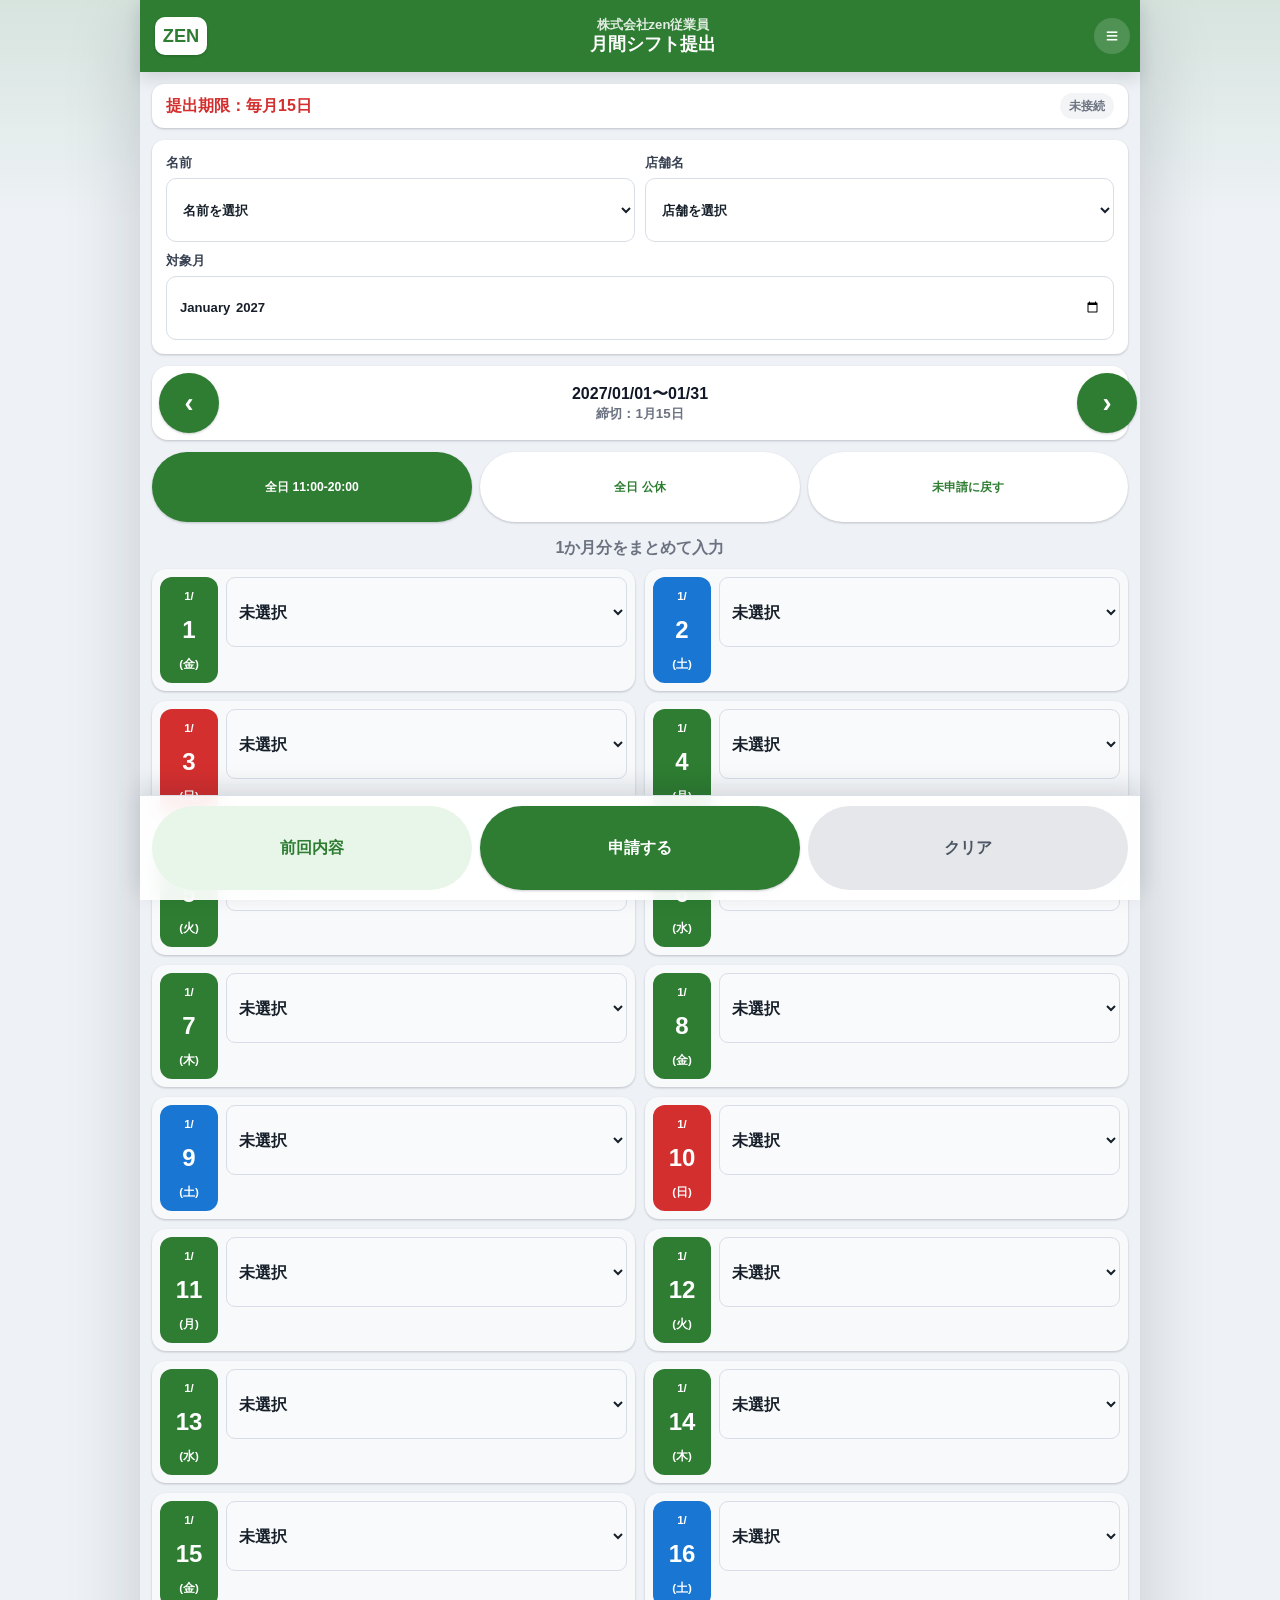
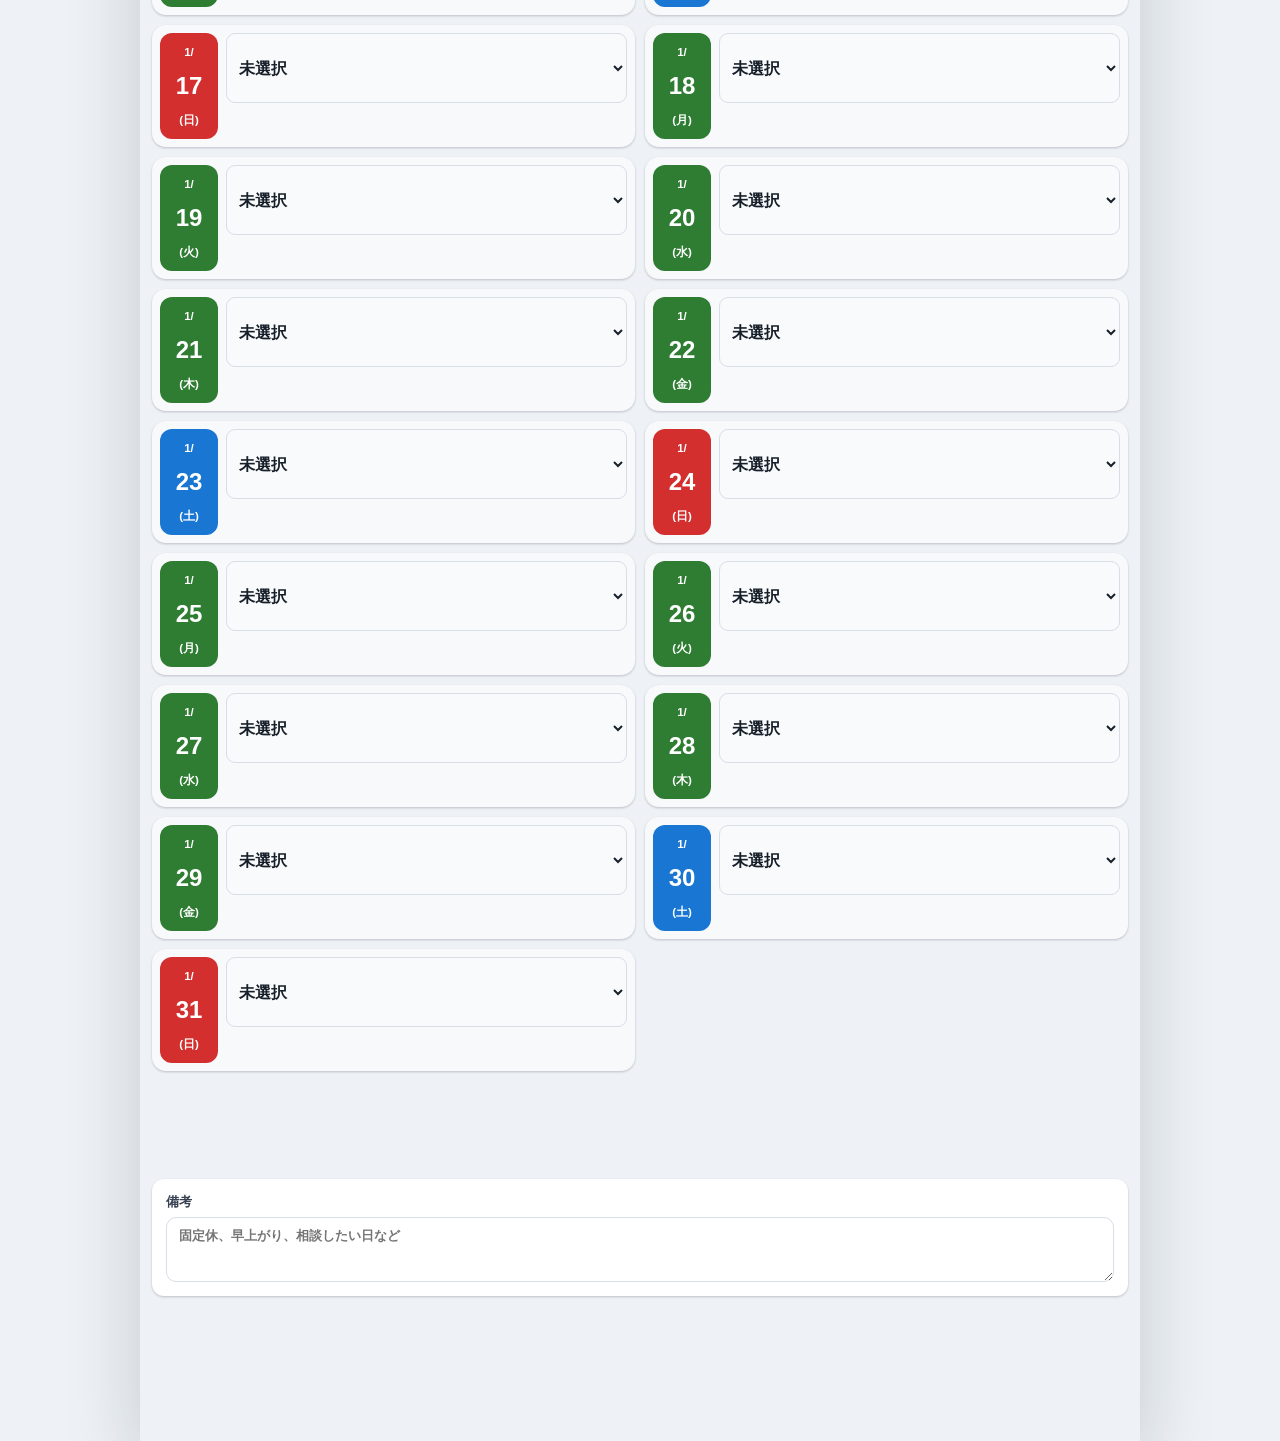
==== index.html @ b241926d "ファイルをアップロードする" ====
<!doctype html>
<html lang="ja">
  <head>
    <meta charset="utf-8" />
    <meta name="viewport" content="width=device-width, initial-scale=1" />
    <title>月間シフト提出</title>
    <link rel="stylesheet" href="./styles.css?v=material-20260617" />
  </head>
  <body>
    <main class="phone-shell">
      <header class="app-header">
        <div class="logo">ZEN</div>
        <div>
          <p>株式会社zen従業員</p>
          <h1>月間シフト提出</h1>
        </div>
        <span class="menu-dot" aria-hidden="true">≡</span>
      </header>

      <form id="shiftForm" autocomplete="on">
        <section class="deadline-bar">
          <strong>提出期限：毎月15日</strong>
          <span id="connectionStatus">未接続</span>
        </section>

        <section class="staff-panel" aria-label="提出者情報">
          <label>
            名前
            <select name="name" required>
              <option value="">名前を選択</option>
              <option value="笠原">笠原</option>
              <option value="比嘉">比嘉</option>
              <option value="須藤">須藤</option>
              <option value="福岡">福岡</option>
              <option value="生江">生江</option>
              <option value="松田">松田</option>
              <option value="加藤慎也">加藤慎也</option>
              <option value="中澤">中澤</option>
              <option value="西久保">西久保</option>
              <option value="加藤はるか">加藤はるか</option>
              <option value="堤">堤</option>
              <option value="内田">内田</option>
              <option value="熊谷">熊谷</option>
              <option value="室山">室山</option>
              <option value="坂田">坂田</option>
              <option value="大川">大川</option>
              <option value="小川">小川</option>
              <option value="橋本">橋本</option>
              <option value="穂積">穂積</option>
              <option value="石渡">石渡</option>
              <option value="田中">田中</option>
              <option value="森脇">森脇</option>
              <option value="濱本">濱本</option>
              <option value="太田">太田</option>
              <option value="和田">和田</option>
              <option value="安田">安田</option>
              <option value="高井">高井</option>
              <option value="迎">迎</option>
              <option value="奥寺">奥寺</option>
              <option value="新井">新井</option>
            </select>
          </label>
          <label>
            店舗名
            <select name="contact" required>
              <option value="">店舗を選択</option>
              <option value="大山">大山</option>
              <option value="八王">八王子</option>
              <option value="成増">成増</option>
              <option value="板橋">板橋</option>
              <option value="赤塚">赤塚</option>
              <option value="池袋">池袋</option>
              <option value="葛西">葛西</option>
              <option value="西八">西八王子</option>
              <option value="みなみ">八王子みなみ野</option>
            </select>
          </label>
          <label>
            対象月
            <input name="month" type="month" required />
          </label>
        </section>

        <section class="month-nav" aria-label="対象月操作">
          <button type="button" class="nav-button" id="prevMonth" aria-label="前月">‹</button>
          <div>
            <strong id="monthTitle"></strong>
            <small id="monthRange"></small>
          </div>
          <button type="button" class="nav-button" id="nextMonth" aria-label="翌月">›</button>
        </section>

        <section class="tools" aria-label="一括入力">
          <button type="button" data-fill="work">全日 11:00-20:00</button>
          <button type="button" data-fill="holiday">全日 公休</button>
          <button type="button" data-fill="clear">未申請に戻す</button>
        </section>

        <section class="calendar-panel" aria-labelledby="calendarTitle">
          <div class="page-label" id="calendarTitle">1か月分をまとめて入力</div>
          <div class="calendar-grid" id="calendarGrid"></div>
        </section>

        <section class="notes-panel">
          <label>
            備考
            <textarea name="notes" rows="3" placeholder="固定休、早上がり、相談したい日など"></textarea>
          </label>
        </section>

        <p class="message" id="message" role="status"></p>

        <footer class="bottom-actions">
          <button class="alert" type="button" id="loadMine">前回内容</button>
          <button class="primary" type="submit">申請する</button>
          <button class="secondary" type="reset">クリア</button>
        </footer>
      </form>
    </main>

    <div class="toast-modal" id="toastModal" role="status" aria-live="polite">
      <div class="toast-card">
        <div class="toast-icon">✓</div>
        <strong id="toastTitle">申請しました</strong>
        <p id="toastText">シフト希望を保存しました。</p>
      </div>
    </div>

    <template id="dayTemplate">
      <article class="day-card">
        <div class="date-badge">
          <small></small>
          <strong></strong>
          <span></span>
        </div>
        <div class="day-fields">
          <select name="type" aria-label="区分">
            <option value="未申請">未選択</option>
            <option value="勤務">勤務</option>
            <option value="公休">公休</option>
            <option value="有給">有給</option>
            <option value="PT">PT</option>
          </select>
          <input name="start" type="hidden">
          <input name="end" type="hidden">
          <div class="selected-time"></div>
        </div>
      </article>
    </template>

    <div class="time-modal" id="timeModal" role="dialog" aria-modal="true" aria-labelledby="timeModalTitle">
      <div class="time-card">
        <h2 id="timeModalTitle">時間を選択</h2>
        <div class="time-modal-grid">
          <label>
            開始
            <select id="modalStart"></select>
          </label>
          <label>
            終了
            <select id="modalEnd"></select>
          </label>
        </div>
        <div class="time-modal-actions">
          <button class="secondary" type="button" id="cancelTime">戻る</button>
          <button class="primary" type="button" id="applyTime">決定</button>
        </div>
      </div>
    </div>

    <script src="./app.js"></script>
  </body>
</html>
---- styles.css ----
:root {
  color-scheme: light;
  --primary: #2e7d32;
  --primary-dark: #1b5e20;
  --primary-soft: #e8f5e9;
  --secondary: #111827;
  --surface: #ffffff;
  --surface-2: #f7f9fb;
  --background: #eef2f6;
  --outline: #d8dee7;
  --text: #17202a;
  --muted: #6b7280;
  --danger: #d32f2f;
  --saturday: #1976d2;
  --shadow-1: 0 1px 2px rgba(16, 24, 40, 0.12), 0 1px 3px rgba(16, 24, 40, 0.1);
  --shadow-2: 0 6px 16px rgba(16, 24, 40, 0.14);
  --radius: 12px;
  font-family: "Segoe UI", "Yu Gothic UI", "Meiryo", sans-serif;
}

* {
  box-sizing: border-box;
}

body {
  margin: 0;
  min-height: 100vh;
  color: var(--text);
  background:
    linear-gradient(180deg, rgba(46, 125, 50, 0.12), transparent 220px),
    var(--background);
}

button,
input,
select,
textarea {
  font: inherit;
}

.phone-shell {
  width: 100%;
  max-width: 100%;
  min-height: 100vh;
  margin: 0 auto;
  background: var(--background);
  box-shadow: 0 24px 70px rgba(16, 24, 40, 0.18);
}

img {
  width: 100%;
  height: auto;
  display: block;
}

.app-header {
  min-height: 72px;
  display: grid;
  grid-template-columns: 82px 1fr 56px;
  align-items: center;
  padding: 8px 0;
  color: #fff;
  background: var(--primary);
  box-shadow: var(--shadow-2);
  text-align: center;
}

.logo {
  width: 52px;
  height: 38px;
  margin: 0 auto;
  display: grid;
  place-items: center;
  color: var(--primary);
  background: #fff;
  border-radius: 10px;
  font-size: 1.14rem;
  font-weight: 900;
  box-shadow: var(--shadow-1);
}

.app-header p,
.app-header h1 {
  margin: 0;
  line-height: 1.25;
  letter-spacing: 0;
}

.app-header p {
  color: rgba(255, 255, 255, 0.86);
  font-size: 0.82rem;
  font-weight: 700;
}

.app-header h1 {
  color: #fff;
  font-size: 1.12rem;
  font-weight: 800;
}

.menu-dot {
  width: 36px;
  height: 36px;
  display: inline-grid;
  place-items: center;
  margin: 0 auto;
  color: #fff;
  background: rgba(255, 255, 255, 0.16);
  border-radius: 999px;
  font-size: 1.35rem;
  font-weight: 700;
}

.deadline-bar {
  display: grid;
  grid-template-columns: 1fr auto;
  align-items: center;
  min-height: 44px;
  margin: 12px 12px 0;
  padding: 0 14px;
  background: var(--surface);
  border-radius: var(--radius);
  box-shadow: var(--shadow-1);
}

.deadline-bar strong {
  color: var(--danger);
  font-weight: 800;
}

#connectionStatus {
  min-height: 26px;
  display: inline-flex;
  align-items: center;
  padding: 0 9px;
  color: var(--muted);
  background: #f3f4f6;
  border-radius: 999px;
  font-size: 0.78rem;
  font-weight: 700;
}

.staff-panel,
.notes-panel {
  display: grid;
  grid-template-columns: 1fr;
  gap: 10px;
  margin: 12px;
  padding: 14px;
  background: var(--surface);
  border-radius: var(--radius);
  box-shadow: var(--shadow-1);
}

.staff-panel {
  grid-template-columns: 1fr 1fr;
}

.staff-panel label:last-child {
  grid-column: 1 / -1;
}

label {
  display: grid;
  gap: 6px;
  color: #374151;
  font-size: 0.82rem;
  font-weight: 800;
}

input,
select,
textarea {
  width: 100%;
  min-height: 64px;
  border: 1px solid var(--outline);
  border-radius: 10px;
  padding: 9px 12px;
  background: #fff;
  color: var(--text);
  outline: none;
  transition: border-color 160ms ease, box-shadow 160ms ease, background 160ms ease;
}

textarea {
  resize: vertical;
}

input:focus,
select:focus,
textarea:focus {
  border-color: var(--primary);
  box-shadow: 0 0 0 4px rgba(46, 125, 50, 0.14);
}

.month-nav {
  min-height: 58px;
  margin: 12px;
  display: grid;
  grid-template-columns: 44px 1fr 44px;
  align-items: center;
  gap: 10px;
  padding: 7px;
  color: var(--text);
  background: var(--surface);
  border-radius: 16px;
  box-shadow: var(--shadow-1);
  text-align: center;
}

.month-nav strong,
.month-nav small {
  display: block;
  line-height: 1.35;
}

.month-nav strong {
  color: var(--secondary);
  font-weight: 900;
}

.month-nav small {
  color: var(--muted);
  font-weight: 700;
}

.nav-button {
  width: 60px;
  height: 60px;
  border: 0;
  border-radius: 999px;
  color: #fff;
  background: var(--primary);
  box-shadow: var(--shadow-1);
  font-size: 1.7rem;
  font-weight: 800;
  line-height: 1;
  cursor: pointer;
}

.tools {
  display: grid;
  grid-template-columns: repeat(3, 1fr);
  gap: 8px;
  padding: 0 12px 12px;
}

.tools button {
  min-height: 70px;
  border: 1px solid transparent;
  border-radius: 999px;
  background: var(--surface);
  color: var(--primary);
  box-shadow: var(--shadow-1);
  font-size: 0.76rem;
  font-weight: 800;
  cursor: pointer;
}

.tools button:first-child {
  color: #fff;
  background: var(--primary);
}

.calendar-panel {
  padding: 0 12px 96px;
}

.page-label {
  padding: 4px 0 10px;
  color: var(--muted);
  text-align: center;
  font-weight: 800;
}

.calendar-grid {
  display: grid;
  grid-template-columns: 1fr 1fr;
  gap: 10px;
}

.day-card {
  min-width: 0;
  display: grid;
  grid-template-columns: 58px 1fr;
  gap: 8px;
  align-items: stretch;
  padding: 8px;
  background: var(--surface);
  border-radius: 14px;
  box-shadow: var(--shadow-1);
}

.date-badge {
  min-height: 82px;
  display: grid;
  place-items: center;
  padding: 5px;
  color: #fff;
  background: var(--primary);
  border-radius: 12px;
  text-align: center;
  line-height: 1.05;
}

.date-badge small,
.date-badge span {
  font-size: 0.72rem;
  font-weight: 800;
}

.date-badge strong {
  font-size: 1.5rem;
  font-weight: 900;
  letter-spacing: 0;
}

.day-card.sunday .date-badge {
  background: var(--danger);
}

.day-card.saturday .date-badge {
  background: var(--saturday);
}

.day-card.holiday .date-badge {
  color: #4b5563;
  background: #e5e7eb;
}

.day-fields {
  min-width: 0;
  min-height: 82px;
  display: grid;
  gap: 6px;
  align-content: center;
}

.day-fields select {
  min-height: 70px;
  padding: 5px 8px;
  border-radius: 9px;
  font-weight: 800;
}

.time-row {
  display: grid;
  grid-template-columns: 1fr auto 1fr;
  align-items: center;
  gap: 5px;
}

.time-row.is-hidden {
  display: none;
}

.time-row input,
.time-row select {
  min-width: 0;
  min-height: 38px;
  padding: 3px 5px;
  border-radius: 9px;
  font-size: 0.77rem;
}

.time-row span {
  color: var(--muted);
  font-size: 0.78rem;
  font-weight: 800;
}

.day-card.off {
  background: var(--surface-2);
}

.day-card.off .day-fields select,
.day-card.off .time-row input {
  background: #f9fafb;
}

.message {
  min-height: 28px;
  margin: 0;
  padding: 0 14px 12px;
  color: var(--muted);
  font-weight: 800;
}

.message.error {
  color: var(--danger);
}

.message.success {
  color: var(--primary-dark);
}

.toast-modal {
  position: fixed;
  inset: 0;
  z-index: 30;
  display: none;
  place-items: center;
  padding: 24px;
  background: rgba(17, 24, 39, 0.42);
}

.toast-modal.is-open {
  display: grid;
}

.toast-card {
  width: min(88vw, 360px);
  padding: 28px 22px;
  color: #17202a;
  background: #fff;
  border-radius: 22px;
  box-shadow: 0 24px 70px rgba(16, 24, 40, 0.28);
  text-align: center;
}

.toast-icon {
  width: 58px;
  height: 58px;
  display: grid;
  place-items: center;
  margin: 0 auto 14px;
  color: #fff;
  background: var(--primary);
  border-radius: 999px;
  font-size: 1.8rem;
  font-weight: 900;
}

.toast-card strong {
  display: block;
  margin-bottom: 6px;
  font-size: 1.15rem;
}

.toast-card p {
  margin: 0;
  color: var(--muted);
  font-weight: 700;
}

.selected-time {
  min-height: 30px;
  display: grid;
  place-items: center;
  color: var(--primary-dark);
  font-size: 0.9rem;
  font-weight: 900;
}

.time-modal {
  position: fixed;
  inset: 0;
  z-index: 40;
  display: none;
  place-items: center;
  padding: 24px;
  background: rgba(17, 24, 39, 0.48);
}

.time-modal.is-open {
  display: grid;
}

.time-card {
  width: min(92vw, 420px);
  padding: 22px;
  background: #fff;
  border-radius: 22px;
  box-shadow: 0 24px 70px rgba(16, 24, 40, 0.3);
}

.time-card h2 {
  margin: 0 0 16px;
  font-size: 1.18rem;
}

.time-modal-grid {
  display: grid;
  grid-template-columns: 1fr 1fr;
  gap: 12px;
}

.time-modal-grid label {
  display: grid;
  gap: 8px;
  font-weight: 900;
}

.time-modal-grid select {
  min-height: 72px;
  font-size: 1.18rem;
  font-weight: 900;
}

.time-modal-actions {
  display: grid;
  grid-template-columns: 1fr 1fr;
  gap: 10px;
  margin-top: 18px;
}

.time-modal-actions button {
  min-height: 58px;
  border: 0;
  border-radius: 999px;
  font-weight: 900;
}

.bottom-actions {
  position: sticky;
  bottom: 0;
  display: grid;
  grid-template-columns: 1fr 1fr 1fr;
  gap: 8px;
  padding: 10px 12px;
  background: rgba(255, 255, 255, 0.92);
  border-top: 1px solid rgba(216, 222, 231, 0.9);
  box-shadow: 0 -8px 22px rgba(16, 24, 40, 0.14);
  backdrop-filter: blur(10px);
}

.bottom-actions button {
  min-height: 84px;
  border: 0;
  border-radius: 999px;
  font-weight: 900;
  cursor: pointer;
}

.alert {
  color: var(--primary);
  background: var(--primary-soft);
}

.primary {
  color: #fff;
  background: var(--primary);
  box-shadow: var(--shadow-1);
}

.secondary {
  color: #4b5563;
  background: #e5e7eb;
}

@media (max-width: 430px) {
  .phone-shell {
    box-shadow: none;
  }

  .app-header {
    min-height: 64px;
    grid-template-columns: 68px 1fr 48px;
  }

  .logo {
    width: 44px;
    height: 32px;
    font-size: 1rem;
  }

  .deadline-bar,
  .staff-panel,
  .notes-panel,
  .month-nav {
    margin-inline: 8px;
  }

  .staff-panel,
  .notes-panel {
    padding: 10px;
  }

  .staff-panel {
    grid-template-columns: 1fr;
  }

  .tools {
    gap: 5px;
    padding-inline: 8px;
  }

  .tools button {
    min-height: 76px;
    padding-inline: 8px;
    font-size: 0.84rem;
  }

  .calendar-panel {
    padding-inline: 8px;
  }

  .calendar-grid {
    grid-template-columns: repeat(2, minmax(0, 1fr));
    gap: 7px;
  }

  .day-card {
    grid-template-columns: 58px minmax(0, 1fr);
    gap: 8px;
    padding: 9px;
    border-radius: 14px;
  }

  .date-badge {
    min-height: 98px;
    border-radius: 12px;
  }

  .date-badge strong {
    font-size: 1.7rem;
  }

  .date-badge small,
  .date-badge span {
    font-size: 0.78rem;
  }

  .day-fields {
    min-height: 98px;
    gap: 7px;
  }

  .day-fields select {
    min-height: 78px;
    padding: 5px 8px;
    font-size: 0.94rem;
  }

  .time-row {
    gap: 3px;
  }

  .time-row input,
  .time-row select {
    min-height: 50px;
    padding-inline: 5px;
    font-size: 0.86rem;
  }

  .bottom-actions {
    padding: 8px;
  }

  .bottom-actions button {
    min-height: 92px;
    font-size: 1.18rem;
  }
}

@media screen and (min-width: 768px) and (pointer: fine) {
  .phone-shell {
    width: 90%;
    max-width: 1000px;
  }
}

@media screen and (max-width: 767px) {
  .phone-shell {
    width: 100%;
    max-width: 100%;
  }
}

@media screen and (pointer: coarse), screen and (max-width: 767px) {
  html {
    font-size: 18px;
  }

  body {
    background: var(--background);
  }

  .phone-shell {
    width: 100%;
    max-width: 100%;
    box-shadow: none;
  }

  .app-header {
    min-height: 78px;
    grid-template-columns: 74px 1fr 56px;
  }

  .deadline-bar,
  .staff-panel,
  .notes-panel,
  .month-nav {
    margin-inline: 10px;
  }

  .staff-panel {
    grid-template-columns: 1fr;
    gap: 14px;
    padding: 14px;
  }

  input,
  select,
  textarea {
    min-height: 80px;
    font-size: 1.16rem;
  }

  .deadline-bar strong,
  .staff-panel label,
  .notes-panel label {
    font-size: 1.12rem;
  }

  .month-nav {
    min-height: 74px;
    grid-template-columns: 62px 1fr 62px;
  }

  .nav-button {
    width: 58px;
    height: 58px;
  }

  .tools {
    grid-template-columns: 1fr;
    padding-inline: 10px;
  }

  .tools button {
    min-height: 88px;
    font-size: 1.16rem;
  }

  .calendar-panel {
    padding-inline: 10px;
  }

  .calendar-grid {
    grid-template-columns: 1fr;
    gap: 12px;
  }

  .day-card {
    grid-template-columns: 86px minmax(0, 1fr);
    gap: 14px;
    padding: 14px;
    border-radius: 18px;
  }

  .date-badge {
    min-height: 132px;
    border-radius: 14px;
  }

  .date-badge strong {
    font-size: 2.35rem;
  }

  .date-badge small,
  .date-badge span {
    font-size: 1rem;
  }

  .day-fields {
    min-height: 132px;
  }

  .day-fields select {
    min-height: 104px;
    font-size: 1.34rem;
  }

  .selected-time {
    min-height: 42px;
    font-size: 1.14rem;
  }

  .time-modal {
    padding: 14px;
  }

  .time-card {
    width: min(96vw, 520px);
    padding: 26px 18px;
    border-radius: 26px;
  }

  .time-card h2 {
    margin-bottom: 20px;
    font-size: 1.5rem;
    text-align: center;
  }

  .time-modal-grid {
    grid-template-columns: 1fr;
    gap: 16px;
  }

  .time-modal-grid label {
    font-size: 1.16rem;
  }

  .time-modal-grid select {
    min-height: 104px;
    border-radius: 18px;
    font-size: 1.48rem;
  }

  .time-modal-actions {
    gap: 12px;
    margin-top: 22px;
  }

  .time-modal-actions button {
    min-height: 94px;
    font-size: 1.22rem;
  }

  .bottom-actions {
    padding: 10px;
  }

  .bottom-actions button {
    min-height: 100px;
    font-size: 1.24rem;
  }
}
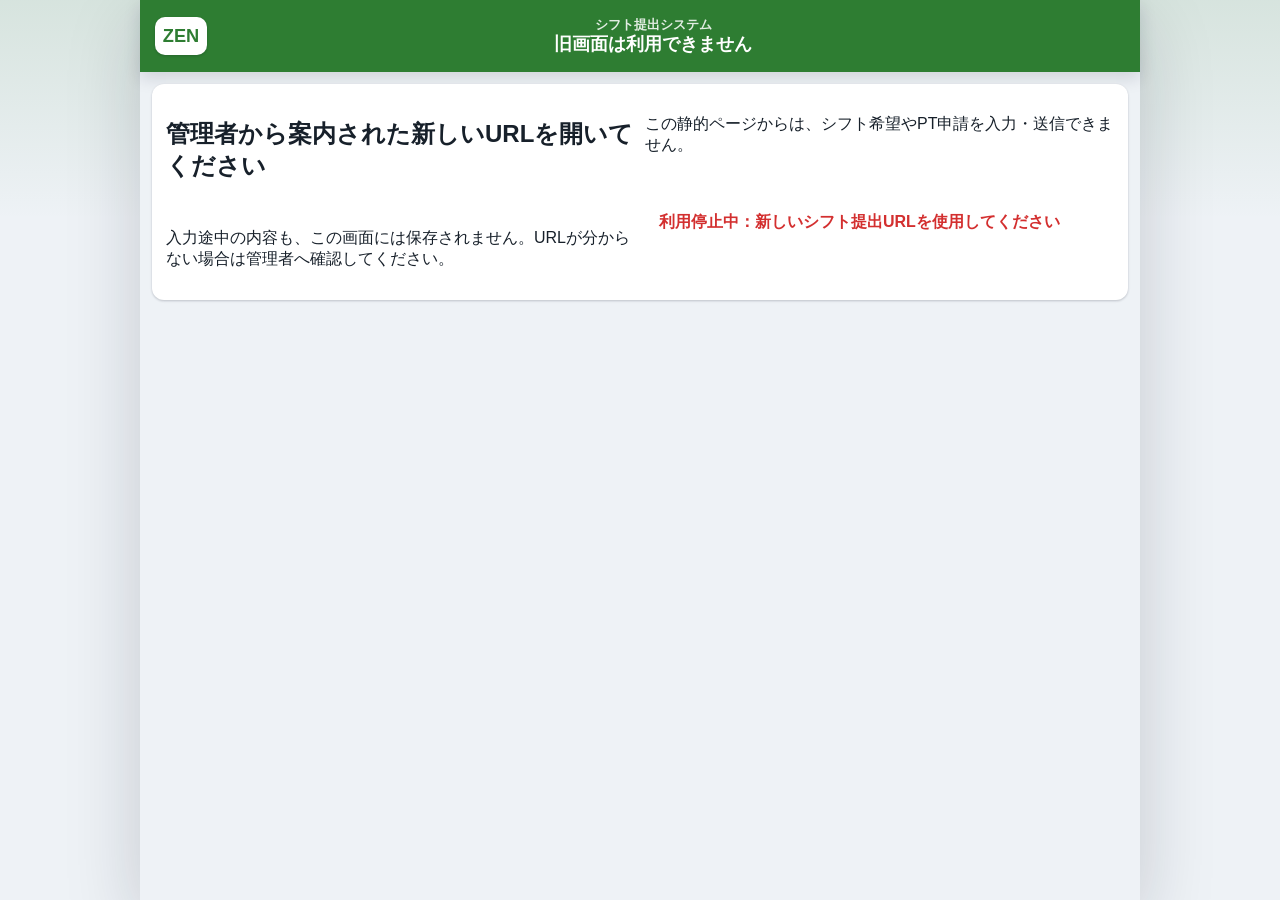
==== commit dde8a943: "fix: 旧静的版の入力と外部送信を停止" ====
--- a/index.html
+++ b/index.html
@@ -3,170 +3,28 @@
   <head>
     <meta charset="utf-8" />
     <meta name="viewport" content="width=device-width, initial-scale=1" />
-    <title>月間シフト提出</title>
-    <link rel="stylesheet" href="./styles.css?v=material-20260617" />
+    <meta name="robots" content="noindex,nofollow" />
+    <link rel="icon" href="data:image/svg+xml,%3Csvg xmlns='http://www.w3.org/2000/svg'/%3E" />
+    <title>旧シフト提出画面は利用できません</title>
+    <link rel="stylesheet" href="./styles.css?v=legacy-retired-20260919" />
   </head>
   <body>
-    <main class="phone-shell">
+    <main class="phone-shell" aria-labelledby="retiredTitle">
       <header class="app-header">
-        <div class="logo">ZEN</div>
+        <div class="logo" aria-hidden="true">ZEN</div>
         <div>
-          <p>株式会社zen従業員</p>
-          <h1>月間シフト提出</h1>
+          <p>シフト提出システム</p>
+          <h1 id="retiredTitle">旧画面は利用できません</h1>
         </div>
-        <span class="menu-dot" aria-hidden="true">≡</span>
       </header>
 
-      <form id="shiftForm" autocomplete="on">
-        <section class="deadline-bar">
-          <strong>提出期限：毎月15日</strong>
-          <span id="connectionStatus">未接続</span>
-        </section>
-
-        <section class="staff-panel" aria-label="提出者情報">
-          <label>
-            名前
-            <select name="name" required>
-              <option value="">名前を選択</option>
-              <option value="笠原">笠原</option>
-              <option value="比嘉">比嘉</option>
-              <option value="須藤">須藤</option>
-              <option value="福岡">福岡</option>
-              <option value="生江">生江</option>
-              <option value="松田">松田</option>
-              <option value="加藤慎也">加藤慎也</option>
-              <option value="中澤">中澤</option>
-              <option value="西久保">西久保</option>
-              <option value="加藤はるか">加藤はるか</option>
-              <option value="堤">堤</option>
-              <option value="内田">内田</option>
-              <option value="熊谷">熊谷</option>
-              <option value="室山">室山</option>
-              <option value="坂田">坂田</option>
-              <option value="大川">大川</option>
-              <option value="小川">小川</option>
-              <option value="橋本">橋本</option>
-              <option value="穂積">穂積</option>
-              <option value="石渡">石渡</option>
-              <option value="田中">田中</option>
-              <option value="森脇">森脇</option>
-              <option value="濱本">濱本</option>
-              <option value="太田">太田</option>
-              <option value="和田">和田</option>
-              <option value="安田">安田</option>
-              <option value="高井">高井</option>
-              <option value="迎">迎</option>
-              <option value="奥寺">奥寺</option>
-              <option value="新井">新井</option>
-            </select>
-          </label>
-          <label>
-            店舗名
-            <select name="contact" required>
-              <option value="">店舗を選択</option>
-              <option value="大山">大山</option>
-              <option value="八王">八王子</option>
-              <option value="成増">成増</option>
-              <option value="板橋">板橋</option>
-              <option value="赤塚">赤塚</option>
-              <option value="池袋">池袋</option>
-              <option value="葛西">葛西</option>
-              <option value="西八">西八王子</option>
-              <option value="みなみ">八王子みなみ野</option>
-            </select>
-          </label>
-          <label>
-            対象月
-            <input name="month" type="month" required />
-          </label>
-        </section>
-
-        <section class="month-nav" aria-label="対象月操作">
-          <button type="button" class="nav-button" id="prevMonth" aria-label="前月">‹</button>
-          <div>
-            <strong id="monthTitle"></strong>
-            <small id="monthRange"></small>
-          </div>
-          <button type="button" class="nav-button" id="nextMonth" aria-label="翌月">›</button>
-        </section>
-
-        <section class="tools" aria-label="一括入力">
-          <button type="button" data-fill="work">全日 11:00-20:00</button>
-          <button type="button" data-fill="holiday">全日 公休</button>
-          <button type="button" data-fill="clear">未申請に戻す</button>
-        </section>
-
-        <section class="calendar-panel" aria-labelledby="calendarTitle">
-          <div class="page-label" id="calendarTitle">1か月分をまとめて入力</div>
-          <div class="calendar-grid" id="calendarGrid"></div>
-        </section>
-
-        <section class="notes-panel">
-          <label>
-            備考
-            <textarea name="notes" rows="3" placeholder="固定休、早上がり、相談したい日など"></textarea>
-          </label>
-        </section>
-
-        <p class="message" id="message" role="status"></p>
-
-        <footer class="bottom-actions">
-          <button class="alert" type="button" id="loadMine">前回内容</button>
-          <button class="primary" type="submit">申請する</button>
-          <button class="secondary" type="reset">クリア</button>
-        </footer>
-      </form>
+      <section class="staff-panel" aria-label="利用案内">
+        <h2>管理者から案内された新しいURLを開いてください</h2>
+        <p>この静的ページからは、シフト希望やPT申請を入力・送信できません。</p>
+        <p>入力途中の内容も、この画面には保存されません。URLが分からない場合は管理者へ確認してください。</p>
+        <p class="message error" id="legacyStatus" role="status">利用停止中</p>
+      </section>
     </main>
-
-    <div class="toast-modal" id="toastModal" role="status" aria-live="polite">
-      <div class="toast-card">
-        <div class="toast-icon">✓</div>
-        <strong id="toastTitle">申請しました</strong>
-        <p id="toastText">シフト希望を保存しました。</p>
-      </div>
-    </div>
-
-    <template id="dayTemplate">
-      <article class="day-card">
-        <div class="date-badge">
-          <small></small>
-          <strong></strong>
-          <span></span>
-        </div>
-        <div class="day-fields">
-          <select name="type" aria-label="区分">
-            <option value="未申請">未選択</option>
-            <option value="勤務">勤務</option>
-            <option value="公休">公休</option>
-            <option value="有給">有給</option>
-            <option value="PT">PT</option>
-          </select>
-          <input name="start" type="hidden">
-          <input name="end" type="hidden">
-          <div class="selected-time"></div>
-        </div>
-      </article>
-    </template>
-
-    <div class="time-modal" id="timeModal" role="dialog" aria-modal="true" aria-labelledby="timeModalTitle">
-      <div class="time-card">
-        <h2 id="timeModalTitle">時間を選択</h2>
-        <div class="time-modal-grid">
-          <label>
-            開始
-            <select id="modalStart"></select>
-          </label>
-          <label>
-            終了
-            <select id="modalEnd"></select>
-          </label>
-        </div>
-        <div class="time-modal-actions">
-          <button class="secondary" type="button" id="cancelTime">戻る</button>
-          <button class="primary" type="button" id="applyTime">決定</button>
-        </div>
-      </div>
-    </div>
 
     <script src="./app.js"></script>
   </body>
